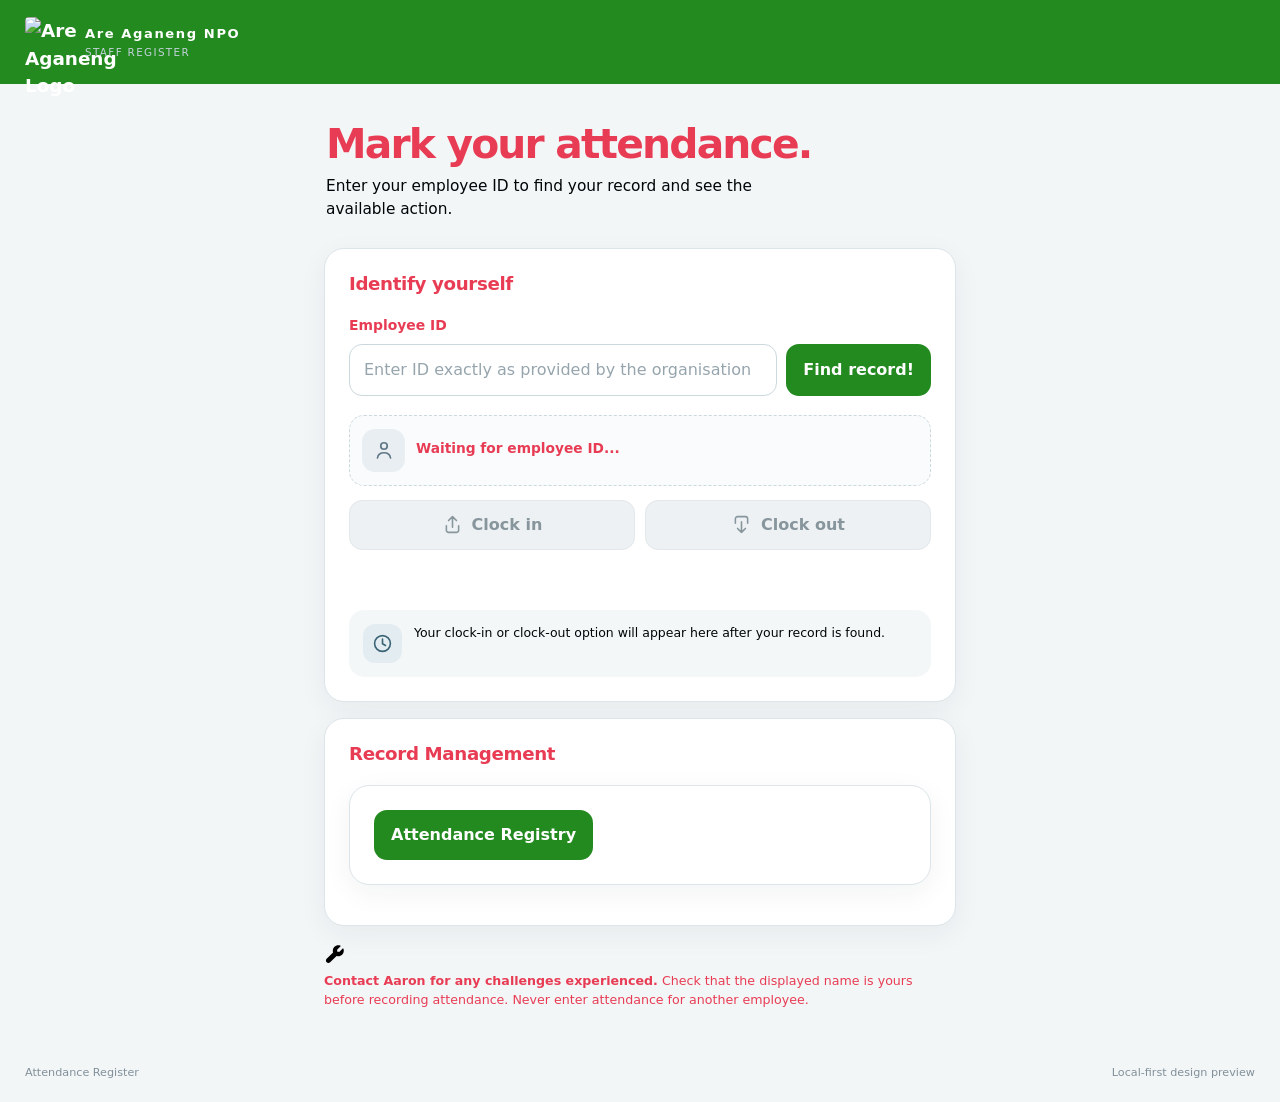
==== attendance-register/index.html @ 6f272f4b "Rename index. html to index.html Literally just removed the space after the full stop" ====
<!doctype html>
<html lang="en-ZA">
  <head>
    <meta charset="utf-8" />
    <meta name="viewport" content="width=device-width, initial-scale=1" />
    <meta name="theme-color" content="#172b3a" />
    <meta
      name="description"
      content="A simple, offline-first attendance kiosk interface."
    />
    <title>Attendance Register</title>
    <link rel="stylesheet" href="styles.css" />
  </head>

  <body>
    <div class="app-shell">
      <header class="topbar">
        <div class="brand" aria-label="Attendance Register">
          <div class="brand-mark" aria-hidden="true">
            <img src="Logo Zoom.jpeg" alt="Are Aganeng Logo" />
          </div>
          <div class="brand-copy">
            <span class="brand-name">Are Aganeng NPO</span>
            <span class="brand-subtitle">STAFF REGISTER</span>
          </div>
        </div>
      </header>

      <main class="main-content">
        <section class="welcome-section" aria-labelledby="page-title">
          <h1 id="page-title">Mark your attendance.</h1>
          <p class="intro">
            Enter your employee ID to find your record and see the available
            action.
          </p>
        </section>

        <section
          class="panel employee-panel"
          aria-labelledby="employee-heading"
        >
          <div class="panel-heading">
            <div>
              <h2 id="employee-heading">Identify yourself</h2>
            </div>
          </div>

          <form class="employee-form" action="#" method="get">
            <label for="employee-id">Employee ID</label>
            <div class="input-row">
              <input
                id="employee-id"
                name="employee-id"
                type="text"
                inputmode="numeric"
                autocomplete="off"
                autocapitalize="off"
                spellcheck="false"
                placeholder="Enter ID exactly as provided by the organisation"
                aria-describedby="id-help"
              />
              <button
                id="find-record"
                class="button button-primary"
                type="button"
                onclick="findRecord()"
              >
                Find record!
              </button>
            </div>
          </form>

          <div class="identity-preview" aria-live="polite">
            <div class="avatar-placeholder" aria-hidden="true">
              <svg viewBox="0 0 24 24" fill="none">
                <circle
                  cx="12"
                  cy="8"
                  r="3.25"
                  stroke="currentColor"
                  stroke-width="1.7"
                />
                <path
                  d="M5.5 20c.45-3.45 2.8-5.25 6.5-5.25s6.05 1.8 6.5 5.25"
                  stroke="currentColor"
                  stroke-width="1.7"
                  stroke-linecap="round"
                />
              </svg>
            </div>
            <div class="identity-copy">
              <p class="state-title">Waiting for employee ID...</p>
              <p class="identity-name"></p>
              <p class="identity-message"></p>
            </div>
          </div>
          <div class="action-buttons">
            <button
              id="clock-in"
              class="clockingButtons button button-clock-in"
              type="button"
              onclick="clockIn()"
              disabled
            >
              <svg viewBox="0 0 24 24" fill="none" aria-hidden="true">
                <path
                  d="M12 15V3m0 0L7.5 7.5M12 3l4.5 4.5"
                  stroke="currentColor"
                  stroke-width="1.8"
                  stroke-linecap="round"
                  stroke-linejoin="round"
                />
                <path
                  d="M5 13.5v5A2.5 2.5 0 0 0 7.5 21h9a2.5 2.5 0 0 0 2.5-2.5v-5"
                  stroke="currentColor"
                  stroke-width="1.8"
                  stroke-linecap="round"
                />
              </svg>
              Clock in
            </button>
            <button
              id="clock-out"
              class="clockingButtons button button-clock-out"
              type="button"
              disabled
            >
              <svg viewBox="0 0 24 24" fill="none" aria-hidden="true">
                <path
                  d="M12 9V21m0 0l4.5-4.5M12 21l-4.5-4.5"
                  stroke="currentColor"
                  stroke-width="1.8"
                  stroke-linecap="round"
                  stroke-linejoin="round"
                />
                <path
                  d="M5 10.5v-5A2.5 2.5 0 0 1 7.5 3h9A2.5 2.5 0 0 1 19 5.5v5"
                  stroke="currentColor"
                  stroke-width="1.8"
                  stroke-linecap="round"
                />
              </svg>
              Clock out
            </button>
          </div>
          <div class="attendance-state">
            <span class="state-icon" aria-hidden="true">
              <svg viewBox="0 0 24 24" fill="none">
                <circle
                  cx="12"
                  cy="12"
                  r="8.25"
                  stroke="currentColor"
                  stroke-width="1.7"
                />
                <path
                  d="M12 7.5v4.8l3.1 1.8"
                  stroke="currentColor"
                  stroke-width="1.7"
                  stroke-linecap="round"
                  stroke-linejoin="round"
                />
              </svg>
            </span>
            <div>
              <p class="state-description">
                Your clock-in or clock-out option will appear here after your
                record is found.
              </p>
            </div>
          </div>
        </section>

        <section class="panel action-panel" aria-labelledby="action-heading">
          <div class="panel-heading">
            <div>
              <h2 id="action-heading">Record Management</h2>
            </div>
          </div>
          <div id="recordManagement" class="panel">
            <a href="Records.html" target="_blank">
              <div id="registryButton" class="button button-primary">
                Attendance Registry
              </div></a
            >
          </div>
        </section>

        <aside class="privacy-note" aria-label="Privacy reminder">
          <svg xmlns="http://www.w3.org/2000/svg" viewBox="0 0 640 640">
            <!--!Font Awesome Free v7.3.1 by @fontawesome - https://fontawesome.com License - https://fontawesome.com/license/free Copyright 2026 Fonticons, Inc.-->
            <path
              d="M541.4 162.6C549 155 561.7 156.9 565.5 166.9C572.3 184.6 576 203.9 576 224C576 312.4 504.4 384 416 384C398.5 384 381.6 381.2 365.8 376L178.9 562.9C150.8 591 105.2 591 77.1 562.9C49 534.8 49 489.2 77.1 461.1L264 274.2C258.8 258.4 256 241.6 256 224C256 135.6 327.6 64 416 64C436.1 64 455.4 67.7 473.1 74.5C483.1 78.3 484.9 91 477.4 98.6L388.7 187.3C385.7 190.3 384 194.4 384 198.6L384 240C384 248.8 391.2 256 400 256L441.4 256C445.6 256 449.7 254.3 452.7 251.3L541.4 162.6z"
            />
          </svg>
          <p>
            <strong>Contact Aaron for any challenges experienced.</strong> Check
            that the displayed name is yours before recording attendance. Never
            enter attendance for another employee.
          </p>
        </aside>
      </main>

      <footer class="app-footer">
        <span>Attendance Register</span>
        <span>Local-first design preview</span>
      </footer>
    </div>
    <script src="scripts.js"></script>
  </body>
</html>
---- attendance-register/styles.css ----
:root {
  color-scheme: light;
  --ink: rgb(232, 60, 84);
  --ink-soft: #405564;
  --muted: #020507;
  --page: #f3f6f7;
  --surface: #ffffff;
  --line: #dce5e9;
  --navy: rgb(35, 138, 32);
  --navy-hover: #243e50;
  --teal: #087f75;
  --teal-pale: #e8f6f3;
  --blue-pale: #edf4f8;
  --amber-pale: #fff6e6;
  --amber-ink: #8a5a10;
  --radius-lg: 20px;
  --radius-md: 13px;
  --shadow: 0 8px 28px rgba(23, 43, 58, 0.055);
  font-family:
    system-ui,
    -apple-system,
    BlinkMacSystemFont,
    "Segoe UI",
    sans-serif;
  font-synthesis: none;
  text-rendering: optimizeLegibility;
  -webkit-font-smoothing: antialiased;
  -moz-osx-font-smoothing: grayscale;
}

* {
  box-sizing: border-box;
}

html {
  min-width: 320px;
  background: var(--page);
}

body {
  margin: 0;
  color: var(--ink);
  background: var(--page);
  font-size: 16px;
  line-height: 1.5;
}

button,
input {
  font: inherit;
}

button {
  -webkit-tap-highlight-color: transparent;
}

.app-shell {
  width: 100%;
  min-height: 100vh;
  min-height: 100dvh;
  display: flex;
  flex-direction: column;
}

.topbar {
  display: flex;
  align-items: center;
  justify-content: space-between;
  gap: 12px;
  padding: 15px 18px;
  color: #fff;
  background: var(--navy);
}

.brand {
  display: flex;
  align-items: center;
  gap: 10px;
  min-width: 0;
}

.brand-mark {
  display: grid;
  width: 50px;
  height: 50px;
  flex: 0 0 auto;
  place-items: center;

  color: #fff;
  font-size: 1.15rem;
  font-weight: 800;
}

.brand-mark img {
  width: 100%;
  height: auto;
  border-radius: 0.25rem;
}

.brand-copy {
  display: flex;
  flex-direction: column;
  line-height: 1.2;
}

.brand-name {
  font-size: 0.82rem;
  font-weight: 800;
  letter-spacing: 0.12em;
}

.brand-subtitle {
  margin-top: 4px;
  color: #c4d2da;
  font-size: 0.65rem;
  letter-spacing: 0.13em;
}

.connection-status {
  display: inline-flex;
  align-items: center;
  gap: 7px;
  flex: 0 0 auto;
  padding: 7px 9px;
  border: 1px solid rgba(255, 255, 255, 0.18);
  border-radius: 999px;
  color: #e4f5ef;
  font-size: 0.72rem;
  white-space: nowrap;
}

.status-dot {
  width: 7px;
  height: 7px;
  border-radius: 50%;
  background: #72d5a7;
  box-shadow: 0 0 0 3px rgba(114, 213, 167, 0.12);
}

.main-content {
  width: 100%;
  max-width: 680px;
  margin: 0 auto;
  padding: 27px 16px 32px;
  flex: 1;
}

.welcome-section {
  margin: 0 2px 23px;
}

.eyebrow,
.step-label {
  margin: 0 0 7px;
  color: var(--teal);
  font-size: 0.7rem;
  font-weight: 800;
  letter-spacing: 0.14em;
}

h1,
h2,
p {
  margin-top: 0;
}

h1 {
  max-width: 520px;
  margin-bottom: 9px;
  font-size: clamp(1.9rem, 8vw, 2.55rem);
  line-height: 1.08;
  letter-spacing: -0.045em;
}

.intro {
  max-width: 470px;
  margin-bottom: 0;
  color: var(--muted);
  font-size: 0.96rem;
}

.panel {
  margin-bottom: 16px;
  padding: 20px 17px;
  border: 1px solid var(--line);
  border-radius: var(--radius-lg);
  background: var(--surface);
  box-shadow: var(--shadow);
}

.panel-heading {
  display: flex;
  align-items: center;
  justify-content: space-between;
  gap: 12px;
  margin-bottom: 19px;
}

.panel-heading h2 {
  margin: 0;
  font-size: 1.14rem;
  line-height: 1.25;
  letter-spacing: -0.02em;
}

.step-label {
  margin-bottom: 5px;
  font-size: 0.63rem;
}

.step-number {
  display: grid;
  width: 37px;
  height: 37px;
  flex: 0 0 auto;
  place-items: center;
  border-radius: 12px;
  color: #355365;
  background: var(--blue-pale);
  font-size: 0.78rem;
  font-weight: 800;
}

.employee-form label {
  display: block;
  margin-bottom: 8px;
  font-size: 0.87rem;
  font-weight: 750;
}

.input-row {
  display: flex;
  flex-direction: column;
  gap: 9px;
}

input[type="text"] {
  width: 100%;
  min-width: 0;
  min-height: 52px;
  padding: 13px 14px;
  border: 1px solid #cbd8de;
  border-radius: var(--radius-md);
  outline: none;
  color: var(--ink);
  background: #fff;
  font-size: 1rem;
  transition:
    border-color 140ms ease,
    box-shadow 140ms ease;
}

input[type="text"]::placeholder {
  color: #96a5ad;
}

input[type="text"]:focus-visible {
  border-color: var(--teal);
  box-shadow: 0 0 0 4px rgba(8, 127, 117, 0.13);
}

.button {
  display: inline-flex;
  min-height: 49px;
  align-items: center;
  justify-content: center;
  gap: 9px;
  padding: 12px 16px;
  border: 1px solid transparent;
  border-radius: var(--radius-md);
  font-weight: 750;
  text-align: center;
  cursor: pointer;
  transition:
    background-color 140ms ease,
    transform 140ms ease,
    border-color 140ms ease;
}

.button:active:not(:disabled) {
  transform: translateY(1px);
}

.button:focus-visible {
  outline: 3px solid rgba(8, 127, 117, 0.32);
  outline-offset: 2px;
}

.button-primary {
  color: #fff;
  background: var(--navy);
}

.button-primary:hover {
  background: var(--navy-hover);
}

.field-help {
  margin: 8px 0 0;
  color: var(--muted);
  font-size: 0.78rem;
}

.identity-preview {
  display: flex;
  align-items: center;
  gap: 11px;
  margin-top: 19px;
  padding: 13px 12px;
  border: 1px dashed #cbd8de;
  border-radius: 15px;
  background: #f9fbfc;
}

.avatar-placeholder {
  display: grid;
  width: 43px;
  height: 43px;
  flex: 0 0 auto;
  place-items: center;
  border-radius: 13px;
  color: #607887;
  background: #e8eef2;
}

.avatar-placeholder svg {
  width: 24px;
  height: 24px;
}

.identity-copy {
  min-width: 0;
  flex: 1;
}

.identity-name {
  margin: 0 0 3px;
  color: #435866;
  font-size: 0.83rem;
  font-weight: 750;
}

.identity-message {
  margin: 0;
  color: var(--muted);
  font-size: 0.74rem;
  line-height: 1.4;
}

.identity-state {
  align-self: flex-start;
  flex: 0 0 auto;
  padding: 5px 7px;
  border-radius: 7px;
  color: var(--amber-ink);
  background: var(--amber-pale);
  font-size: 0.65rem;
  font-weight: 750;
}

.attendance-state {
  display: flex;
  align-items: flex-start;
  gap: 12px;
  padding: 14px;
  border-radius: 15px;
  background: #f4f7f8;
}

.state-icon {
  display: grid;
  width: 39px;
  height: 39px;
  flex: 0 0 auto;
  place-items: center;
  border-radius: 12px;
  color: #3b6576;
  background: #e3edf1;
}

.state-icon svg {
  width: 23px;
  height: 23px;
}

.state-title {
  margin: 1px 0 4px;
  font-size: 0.86rem;
  font-weight: 800;
}

.state-description {
  margin: 0;
  color: var(--muted);
  font-size: 0.78rem;
  line-height: 1.45;
}

.action-buttons {
  display: grid;
  grid-template-columns: 1fr;
  grid-template-rows: 1fr 1fr;
  gap: 10px;
  margin-top: 14px;
}

.action-buttons .button svg {
  width: 21px;
  height: 21px;
}

#primaryActionButtons {
  width: 100%;
}

.button-clock-in {
  color: #fff;
  background: var(--teal);
}

.button-clock-out {
  color: var(--ink);
  border-color: var(--line);
  background: #fff;
}

.button:disabled {
  color: #87959c;
  border-color: #e1e7ea;
  background: #edf1f3;
  cursor: not-allowed;
}

.disabled-note {
  margin: 10px 0 0;
  color: #7b8a92;
  font-size: 0.72rem;
  text-align: center;
}

#

.privacy-note {
  display: flex;
  align-items: flex-start;
  gap: 11px;
  padding: 15px 14px;
  border: 1px solid #d5e8e3;
  border-radius: 15px;
  color: #36564f;
  background: var(--teal-pale);
}

.privacy-note svg {
  width: 22px;
  height: 22px;
  flex: 0 0 auto;
  margin-top: 1px;
}

.privacy-note p {
  margin: 0;
  font-size: 0.79rem;
  line-height: 1.5;
}

.privacy-note strong {
  font-weight: 800;
}

.app-footer {
  display: flex;
  justify-content: space-between;
  gap: 12px;
  padding: 16px 18px 20px;
  color: #81909a;
  font-size: 0.7rem;
}

/* ATTENDANCE REGISTER STYLING */

td {
  min-width: 100px;
}

/* Wider screens get more breathing room; the mobile layout is the default. */
@media (min-width: 520px) {
  .topbar {
    padding: 17px 25px;
  }

  .main-content {
    padding: 38px 24px 40px;
  }

  .welcome-section {
    margin-bottom: 27px;
  }

  .panel {
    padding: 24px;
  }

  .input-row {
    flex-direction: row;
  }

  .input-row input {
    flex: 1;
  }

  .input-row .button {
    min-width: 135px;
  }

  .action-buttons {
    grid-template-columns: 1fr 1fr;
  }

  .app-footer {
    padding-right: 25px;
    padding-left: 25px;
  }
}

@media (prefers-reduced-motion: reduce) {
  *,
  *::before,
  *::after {
    scroll-behavior: auto !important;
    transition-duration: 0.01ms !important;
    animation-duration: 0.01ms !important;
    animation-iteration-count: 1 !important;
  }
}
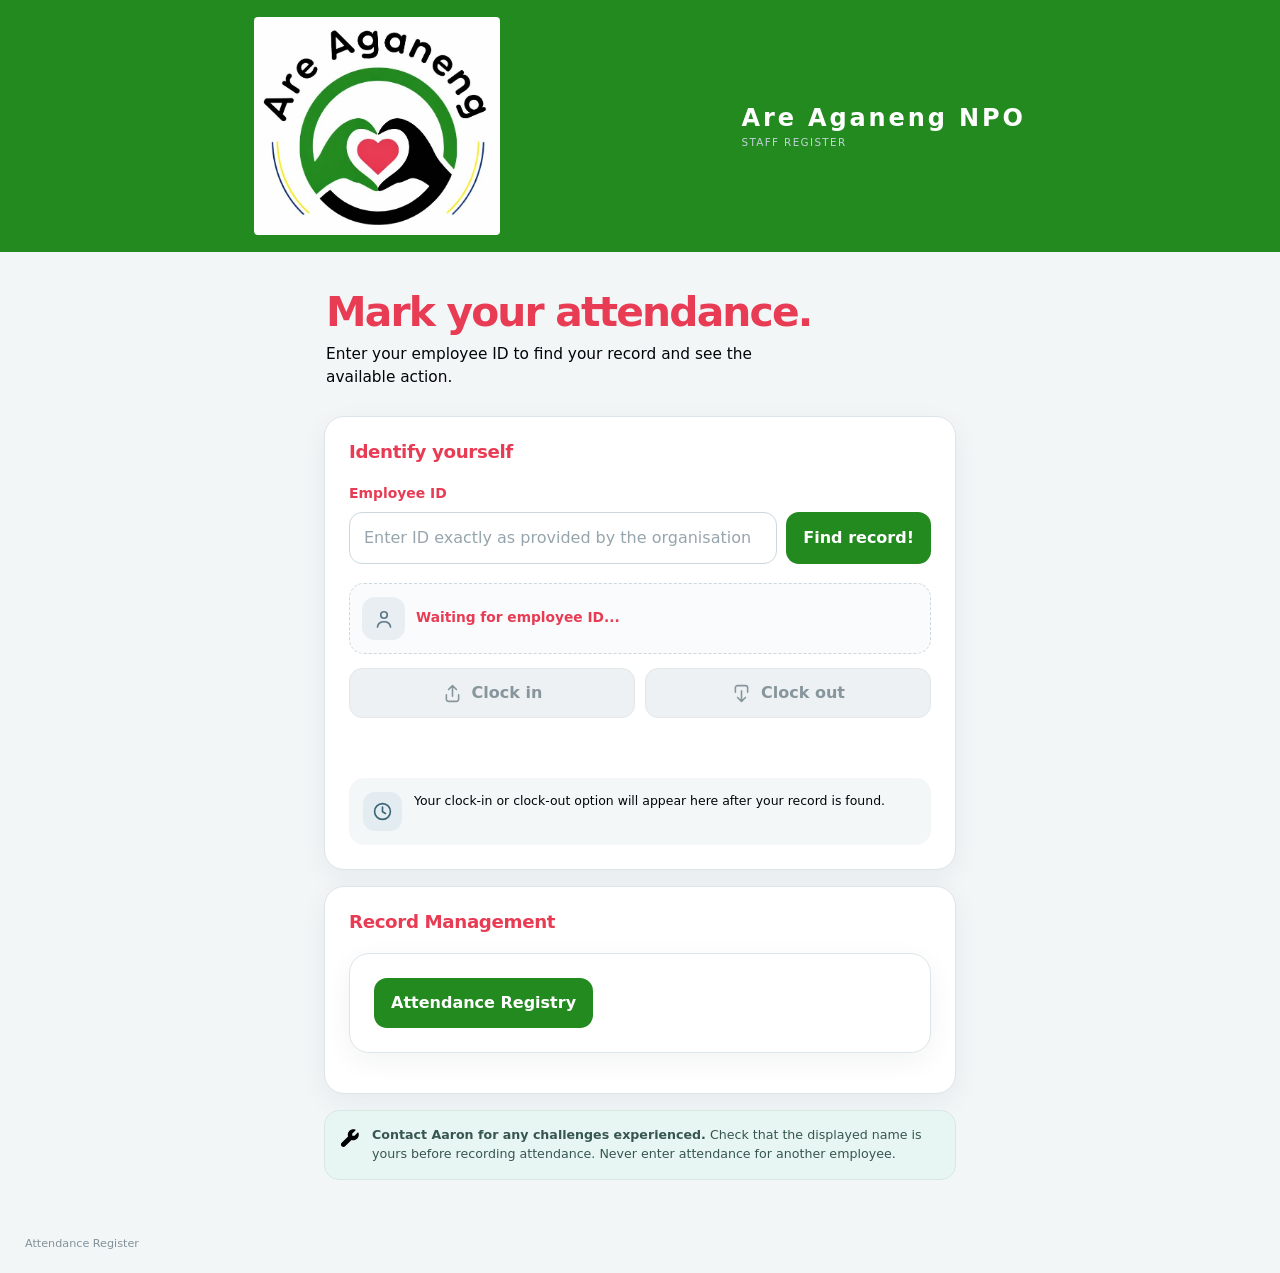
==== commit 83090c95: "this is a publishable version of the app.get out!" ====
--- a/attendance-register/index.html
+++ b/attendance-register/index.html
@@ -12,19 +12,19 @@
     <link rel="stylesheet" href="styles.css" />
   </head>
 
-  <body>
-    <div class="app-shell">
+  <body class="app-shell">
       <header class="topbar">
-        <div class="brand" aria-label="Attendance Register">
+        <img src="./Logo Zoom.jpeg" alt="Are Aganeng Logo" />
+        <!-- <div aria-label="Attendance Register">
           <div class="brand-mark" aria-hidden="true">
-            <img src="Logo Zoom.jpeg" alt="Are Aganeng Logo" />
-          </div>
-          <div class="brand-copy">
+            
+        </div> -->
+        <div class="brand-copy">
             <span class="brand-name">Are Aganeng NPO</span>
             <span class="brand-subtitle">STAFF REGISTER</span>
-          </div>
         </div>
       </header>
+      
 
       <main class="main-content">
         <section class="welcome-section" aria-labelledby="page-title">
@@ -178,7 +178,7 @@
             </div>
           </div>
           <div id="recordManagement" class="panel">
-            <a href="Records.html" target="_blank">
+            <a href="./records.html" target="_blank">
               <div id="registryButton" class="button button-primary">
                 Attendance Registry
               </div></a
@@ -203,7 +203,6 @@
 
       <footer class="app-footer">
         <span>Attendance Register</span>
-        <span>Local-first design preview</span>
       </footer>
     </div>
     <script src="scripts.js"></script>
--- a/attendance-register/styles.css
+++ b/attendance-register/styles.css
@@ -57,7 +57,7 @@
 .app-shell {
   width: 100%;
   min-height: 100vh;
-  min-height: 100dvh;
+  min-height: 100vh;
   display: flex;
   flex-direction: column;
 }
@@ -65,7 +65,7 @@
 .topbar {
   display: flex;
   align-items: center;
-  justify-content: space-between;
+  justify-content: space-evenly;
   gap: 12px;
   padding: 15px 18px;
   color: #fff;
@@ -80,19 +80,18 @@
 }
 
 .brand-mark {
-  display: grid;
-  width: 50px;
+  display: flex;
+   flex-direction:row;
+  max-width: 100vw;
   height: 50px;
   flex: 0 0 auto;
   place-items: center;
-
   color: #fff;
-  font-size: 1.15rem;
+  font-size: 4.15rem;
   font-weight: 800;
 }
-
-.brand-mark img {
-  width: 100%;
+img {
+  width: 20%;
   height: auto;
   border-radius: 0.25rem;
 }
@@ -104,7 +103,7 @@
 }
 
 .brand-name {
-  font-size: 0.82rem;
+  font-size: 1.5rem;
   font-weight: 800;
   letter-spacing: 0.12em;
 }
@@ -438,8 +437,6 @@
   text-align: center;
 }
 
-#
-
 .privacy-note {
   display: flex;
   align-items: flex-start;
@@ -479,9 +476,62 @@
 
 /* ATTENDANCE REGISTER STYLING */
 
+#register-body{
+  background-color: var(--amber-pale);
+  margin: 0.3rem;
+
+}
+
+#register-body img{
+  max-width: 20%;
+}
+
+#register-body>.brand-copy>span{
+  font-size: unset
+  
+}
+.register-buttons{
+  display: flex;
+  flex-direction: row;
+}
+
+.downloadReg{
+  background-color: rgb(31, 187, 25);
+}
+
+.eraseReg{
+  background-color: red;
+}
+table {
+  margin-top: 1rem;
+  border-collapse: collapse;
+  border: solid 1px var(--navy)
+}
+thead>tr>td{
+  text-align:center;
+  border: solid 1px rgb(31, 187, 25);
+  font-weight: 600;
+  color: black;
+}
+thead>tr{
+  background-color: var(--navy);
+}
+tr{
+  border-bottom: 1px solid var(--navy);
+  
+}
+
+#idHeader{
+  max-width: 50px;
+}
 td {
-  min-width: 100px;
-}
+  border-right: 1px solid var(--navy);
+  min-width: fit-content;
+  padding:0.3rem;
+  font-size:1.5rem;
+}
+
+
 
 /* Wider screens get more breathing room; the mobile layout is the default. */
 @media (min-width: 520px) {
